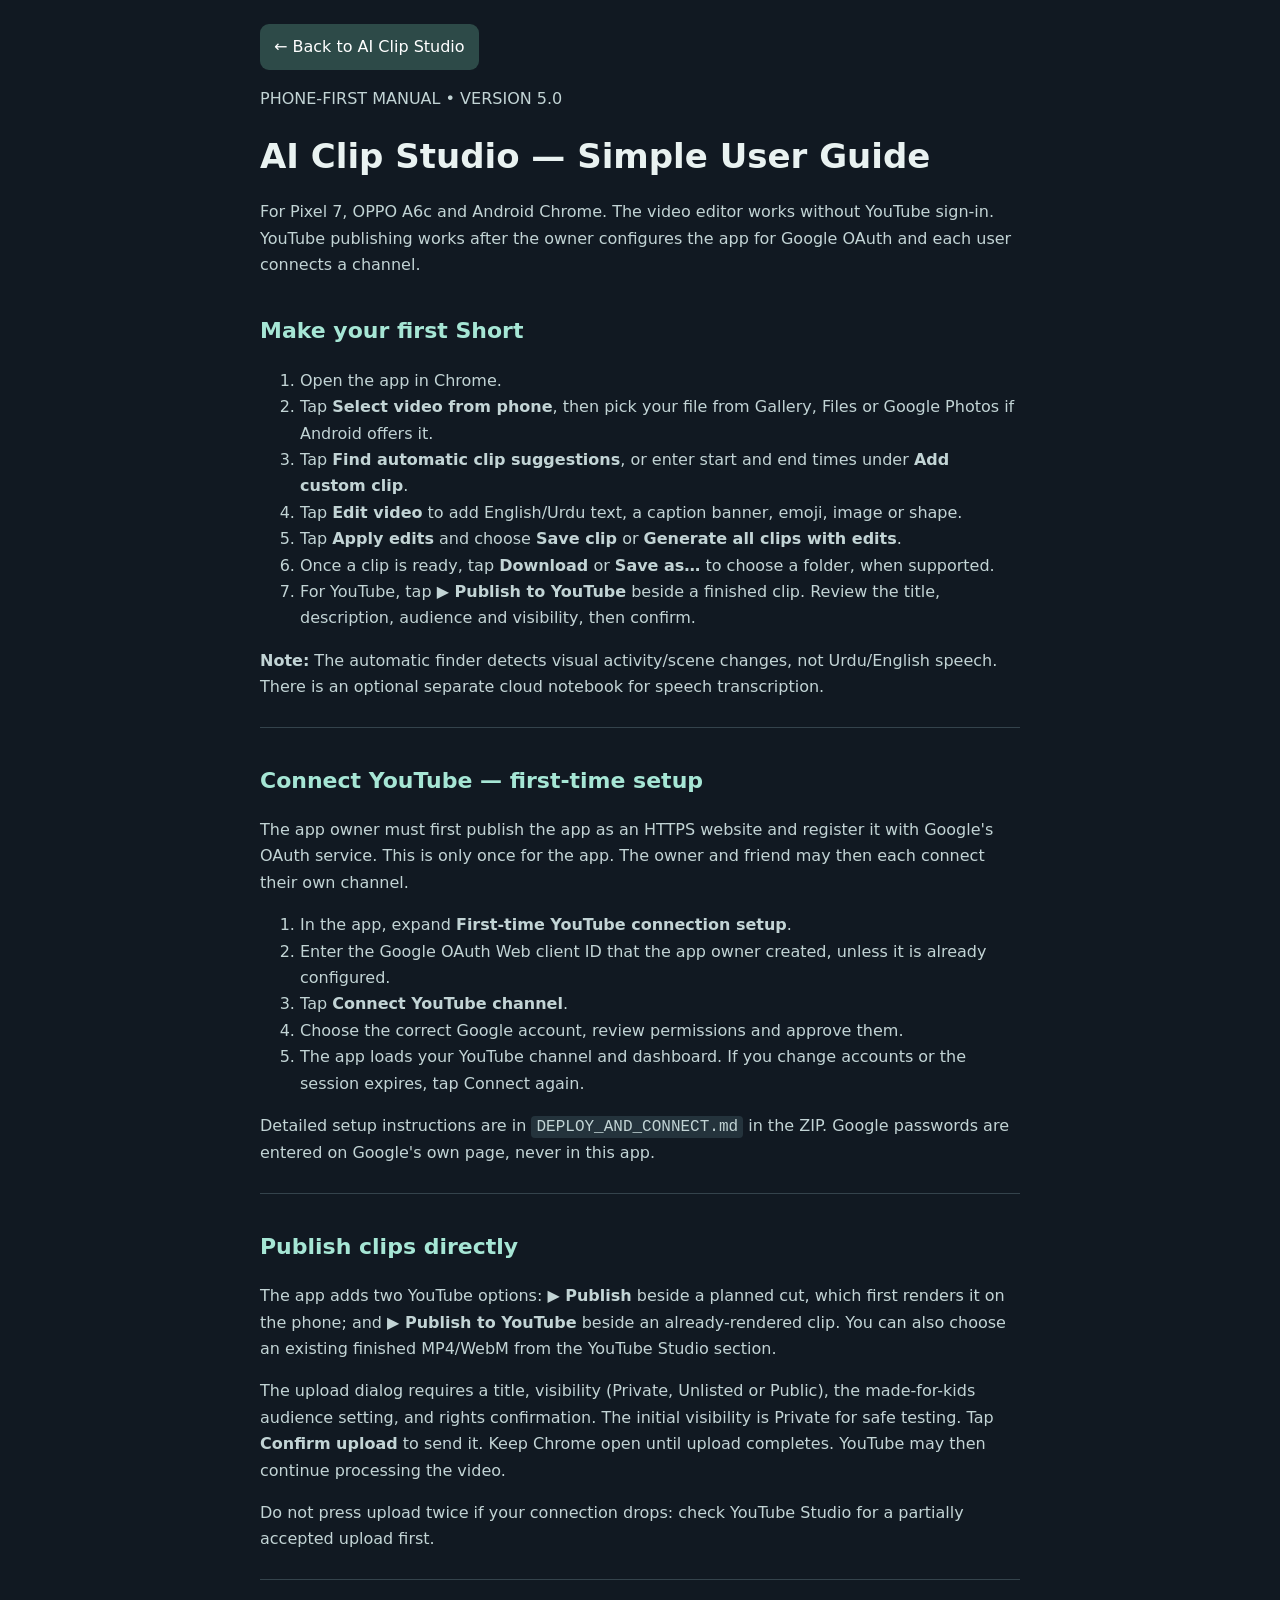
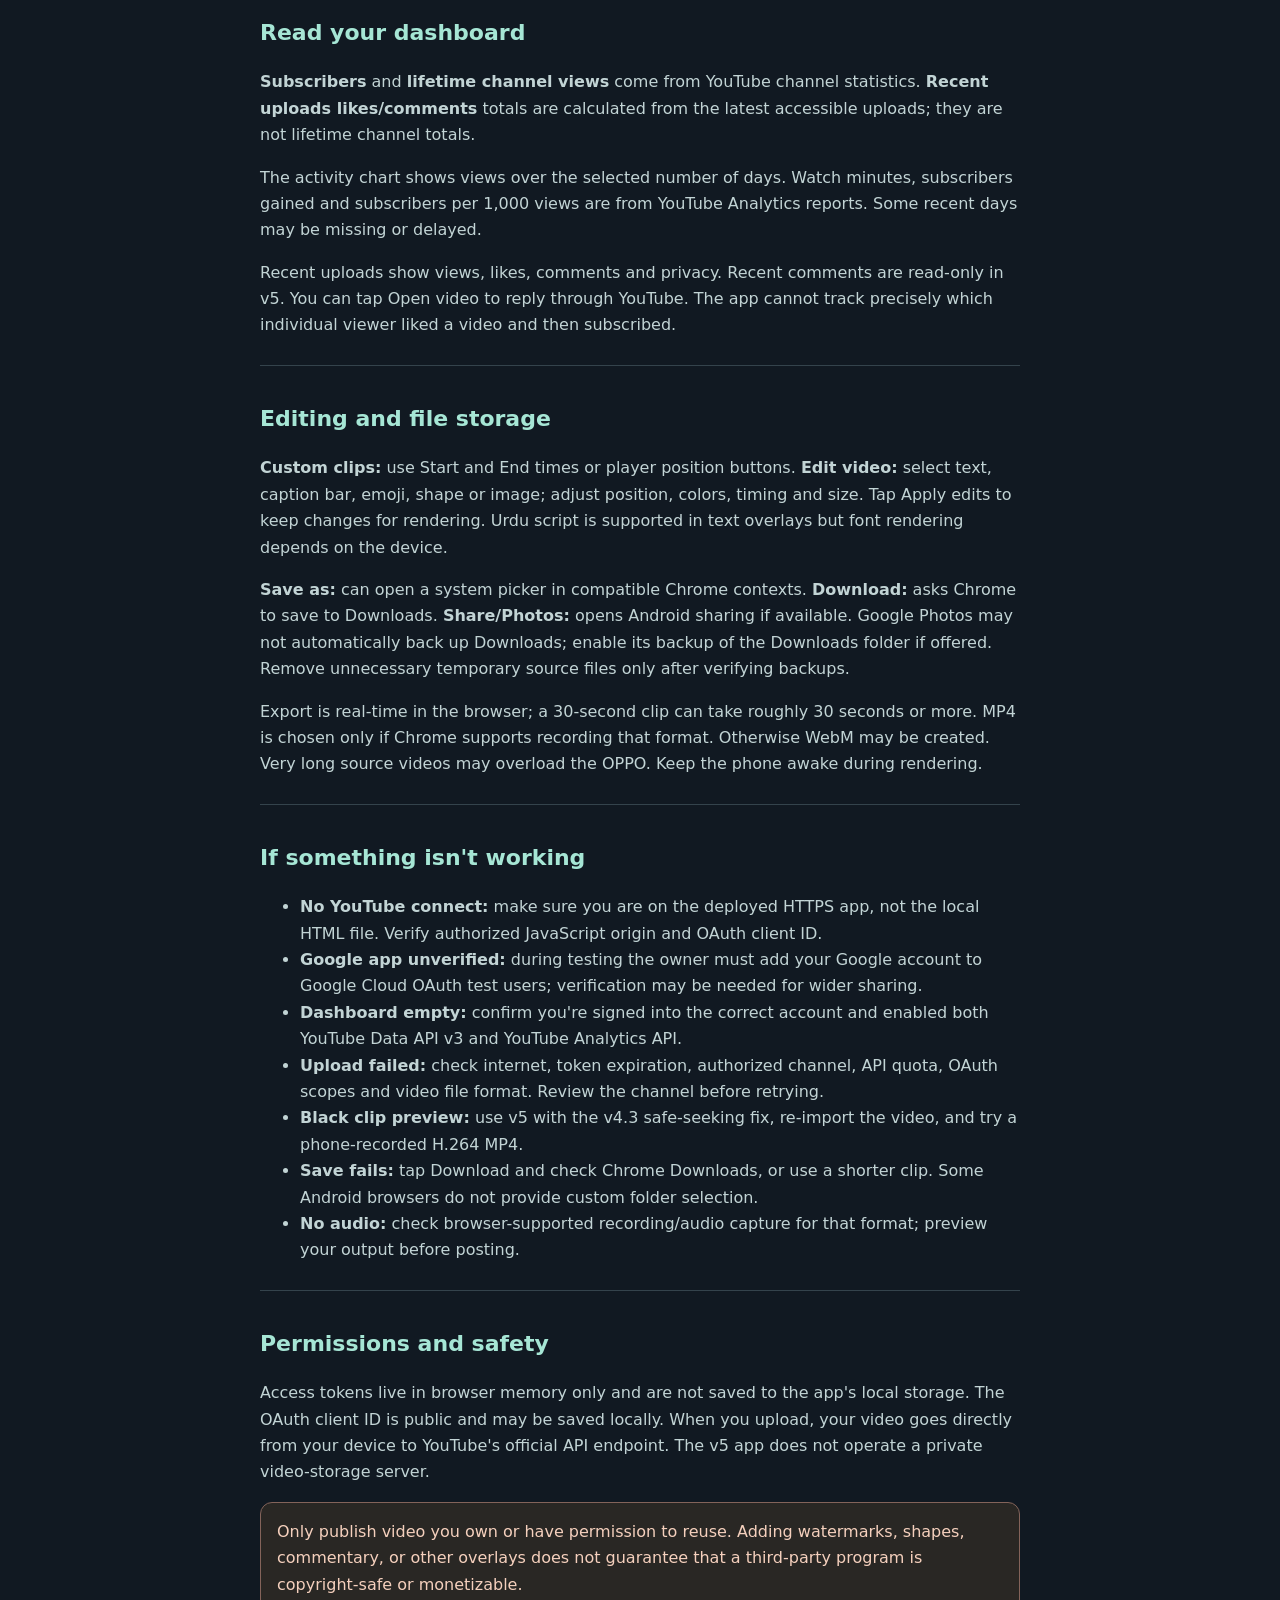
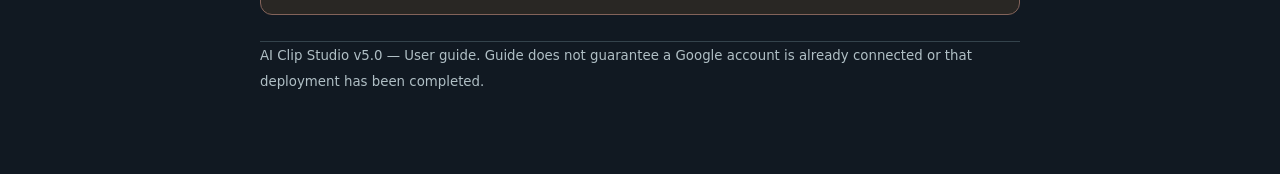
==== GUIDE.html @ 9db1ab19 "Deploy AI Clip Studio v5 GUIDE.html" ====
<!doctype html><html lang="en"><meta charset="utf-8"><meta name="viewport" content="width=device-width,initial-scale=1"><meta name="theme-color" content="#10151d"><title>AI Clip Studio v5 | User Guide</title><style>body{background:#111922;color:#e9f2f1;font:16px/1.65 system-ui,-apple-system,sans-serif;max-width:760px;margin:auto;padding:24px 20px 80px}h1{font-size:34px;line-height:1.2}h2{margin-top:35px;font-size:22px;color:#a6e6d5}h3{color:#e4c9bb}p,li{color:#c2d4d5}a{color:#97e6d3}code{background:#24333c;padding:2px 5px;border-radius:4px}section{padding-bottom:10px;border-bottom:1px solid #34434c}.warn{padding:16px;border:1px solid #83635a;border-radius:12px;background:#292724;color:#f5d0bd}.back{padding:10px 14px;border-radius:9px;display:inline-block;text-decoration:none;background:#2d4a48;color:#fff}small{color:#b0bfc5}</style>
<a class="back" href="./index.html">← Back to AI Clip Studio</a>
<header><p>PHONE-FIRST MANUAL • VERSION 5.0</p><h1>AI Clip Studio — Simple User Guide</h1><p>For Pixel 7, OPPO A6c and Android Chrome. The video editor works without YouTube sign-in. YouTube publishing works after the owner configures the app for Google OAuth and each user connects a channel.</p></header>
<section><h2>Make your first Short</h2><ol><li>Open the app in Chrome.</li><li>Tap <b>Select video from phone</b>, then pick your file from Gallery, Files or Google Photos if Android offers it.</li><li>Tap <b>Find automatic clip suggestions</b>, or enter start and end times under <b>Add custom clip</b>.</li><li>Tap <b>Edit video</b> to add English/Urdu text, a caption banner, emoji, image or shape.</li><li>Tap <b>Apply edits</b> and choose <b>Save clip</b> or <b>Generate all clips with edits</b>.</li><li>Once a clip is ready, tap <b>Download</b> or <b>Save as…</b> to choose a folder, when supported.</li><li>For YouTube, tap <b>▶ Publish to YouTube</b> beside a finished clip. Review the title, description, audience and visibility, then confirm.</li></ol><p><b>Note:</b> The automatic finder detects visual activity/scene changes, not Urdu/English speech. There is an optional separate cloud notebook for speech transcription.</p></section>
<section><h2>Connect YouTube — first-time setup</h2><p>The app owner must first publish the app as an HTTPS website and register it with Google's OAuth service. This is only once for the app. The owner and friend may then each connect their own channel.</p><ol><li>In the app, expand <b>First-time YouTube connection setup</b>.</li><li>Enter the Google OAuth Web client ID that the app owner created, unless it is already configured.</li><li>Tap <b>Connect YouTube channel</b>.</li><li>Choose the correct Google account, review permissions and approve them.</li><li>The app loads your YouTube channel and dashboard. If you change accounts or the session expires, tap Connect again.</li></ol><p>Detailed setup instructions are in <code>DEPLOY_AND_CONNECT.md</code> in the ZIP. Google passwords are entered on Google's own page, never in this app.</p></section>
<section><h2>Publish clips directly</h2><p>The app adds two YouTube options: <b>▶ Publish</b> beside a planned cut, which first renders it on the phone; and <b>▶ Publish to YouTube</b> beside an already-rendered clip. You can also choose an existing finished MP4/WebM from the YouTube Studio section.</p><p>The upload dialog requires a title, visibility (Private, Unlisted or Public), the made-for-kids audience setting, and rights confirmation. The initial visibility is Private for safe testing. Tap <b>Confirm upload</b> to send it. Keep Chrome open until upload completes. YouTube may then continue processing the video.</p><p>Do not press upload twice if your connection drops: check YouTube Studio for a partially accepted upload first.</p></section>
<section><h2>Read your dashboard</h2><p><b>Subscribers</b> and <b>lifetime channel views</b> come from YouTube channel statistics. <b>Recent uploads likes/comments</b> totals are calculated from the latest accessible uploads; they are not lifetime channel totals.</p><p>The activity chart shows views over the selected number of days. Watch minutes, subscribers gained and subscribers per 1,000 views are from YouTube Analytics reports. Some recent days may be missing or delayed.</p><p>Recent uploads show views, likes, comments and privacy. Recent comments are read-only in v5. You can tap Open video to reply through YouTube. The app cannot track precisely which individual viewer liked a video and then subscribed.</p></section>
<section><h2>Editing and file storage</h2><p><b>Custom clips:</b> use Start and End times or player position buttons. <b>Edit video:</b> select text, caption bar, emoji, shape or image; adjust position, colors, timing and size. Tap Apply edits to keep changes for rendering. Urdu script is supported in text overlays but font rendering depends on the device.</p><p><b>Save as:</b> can open a system picker in compatible Chrome contexts. <b>Download:</b> asks Chrome to save to Downloads. <b>Share/Photos:</b> opens Android sharing if available. Google Photos may not automatically back up Downloads; enable its backup of the Downloads folder if offered. Remove unnecessary temporary source files only after verifying backups.</p><p>Export is real-time in the browser; a 30-second clip can take roughly 30 seconds or more. MP4 is chosen only if Chrome supports recording that format. Otherwise WebM may be created. Very long source videos may overload the OPPO. Keep the phone awake during rendering.</p></section>
<section><h2>If something isn't working</h2><ul><li><b>No YouTube connect:</b> make sure you are on the deployed HTTPS app, not the local HTML file. Verify authorized JavaScript origin and OAuth client ID.</li><li><b>Google app unverified:</b> during testing the owner must add your Google account to Google Cloud OAuth test users; verification may be needed for wider sharing.</li><li><b>Dashboard empty:</b> confirm you're signed into the correct account and enabled both YouTube Data API v3 and YouTube Analytics API.</li><li><b>Upload failed:</b> check internet, token expiration, authorized channel, API quota, OAuth scopes and video file format. Review the channel before retrying.</li><li><b>Black clip preview:</b> use v5 with the v4.3 safe-seeking fix, re-import the video, and try a phone-recorded H.264 MP4.</li><li><b>Save fails:</b> tap Download and check Chrome Downloads, or use a shorter clip. Some Android browsers do not provide custom folder selection.</li><li><b>No audio:</b> check browser-supported recording/audio capture for that format; preview your output before posting.</li></ul></section>
<section><h2>Permissions and safety</h2><p>Access tokens live in browser memory only and are not saved to the app's local storage. The OAuth client ID is public and may be saved locally. When you upload, your video goes directly from your device to YouTube's official API endpoint. The v5 app does not operate a private video-storage server.</p><p class="warn">Only publish video you own or have permission to reuse. Adding watermarks, shapes, commentary, or other overlays does not guarantee that a third-party program is copyright-safe or monetizable.</p></section>
<footer><small>AI Clip Studio v5.0 — User guide. Guide does not guarantee a Google account is already connected or that deployment has been completed.</small></footer>
</html>
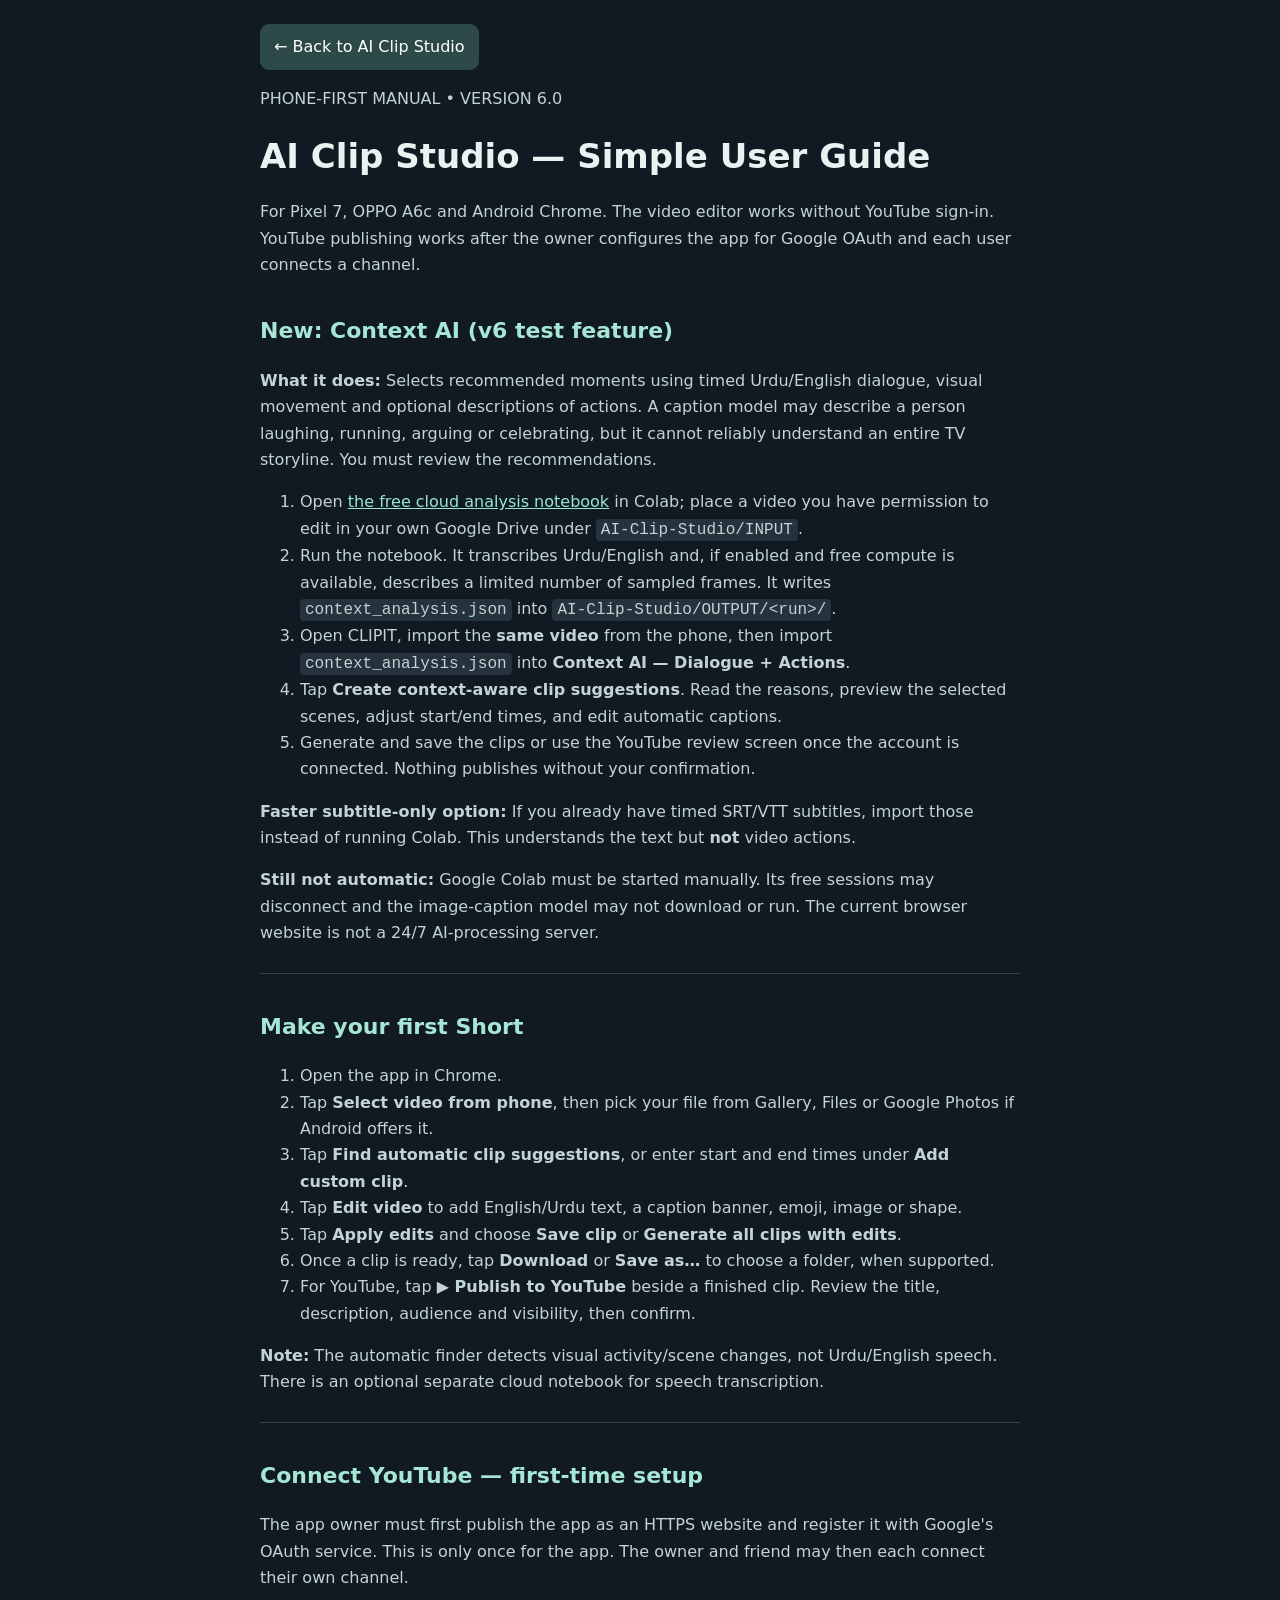
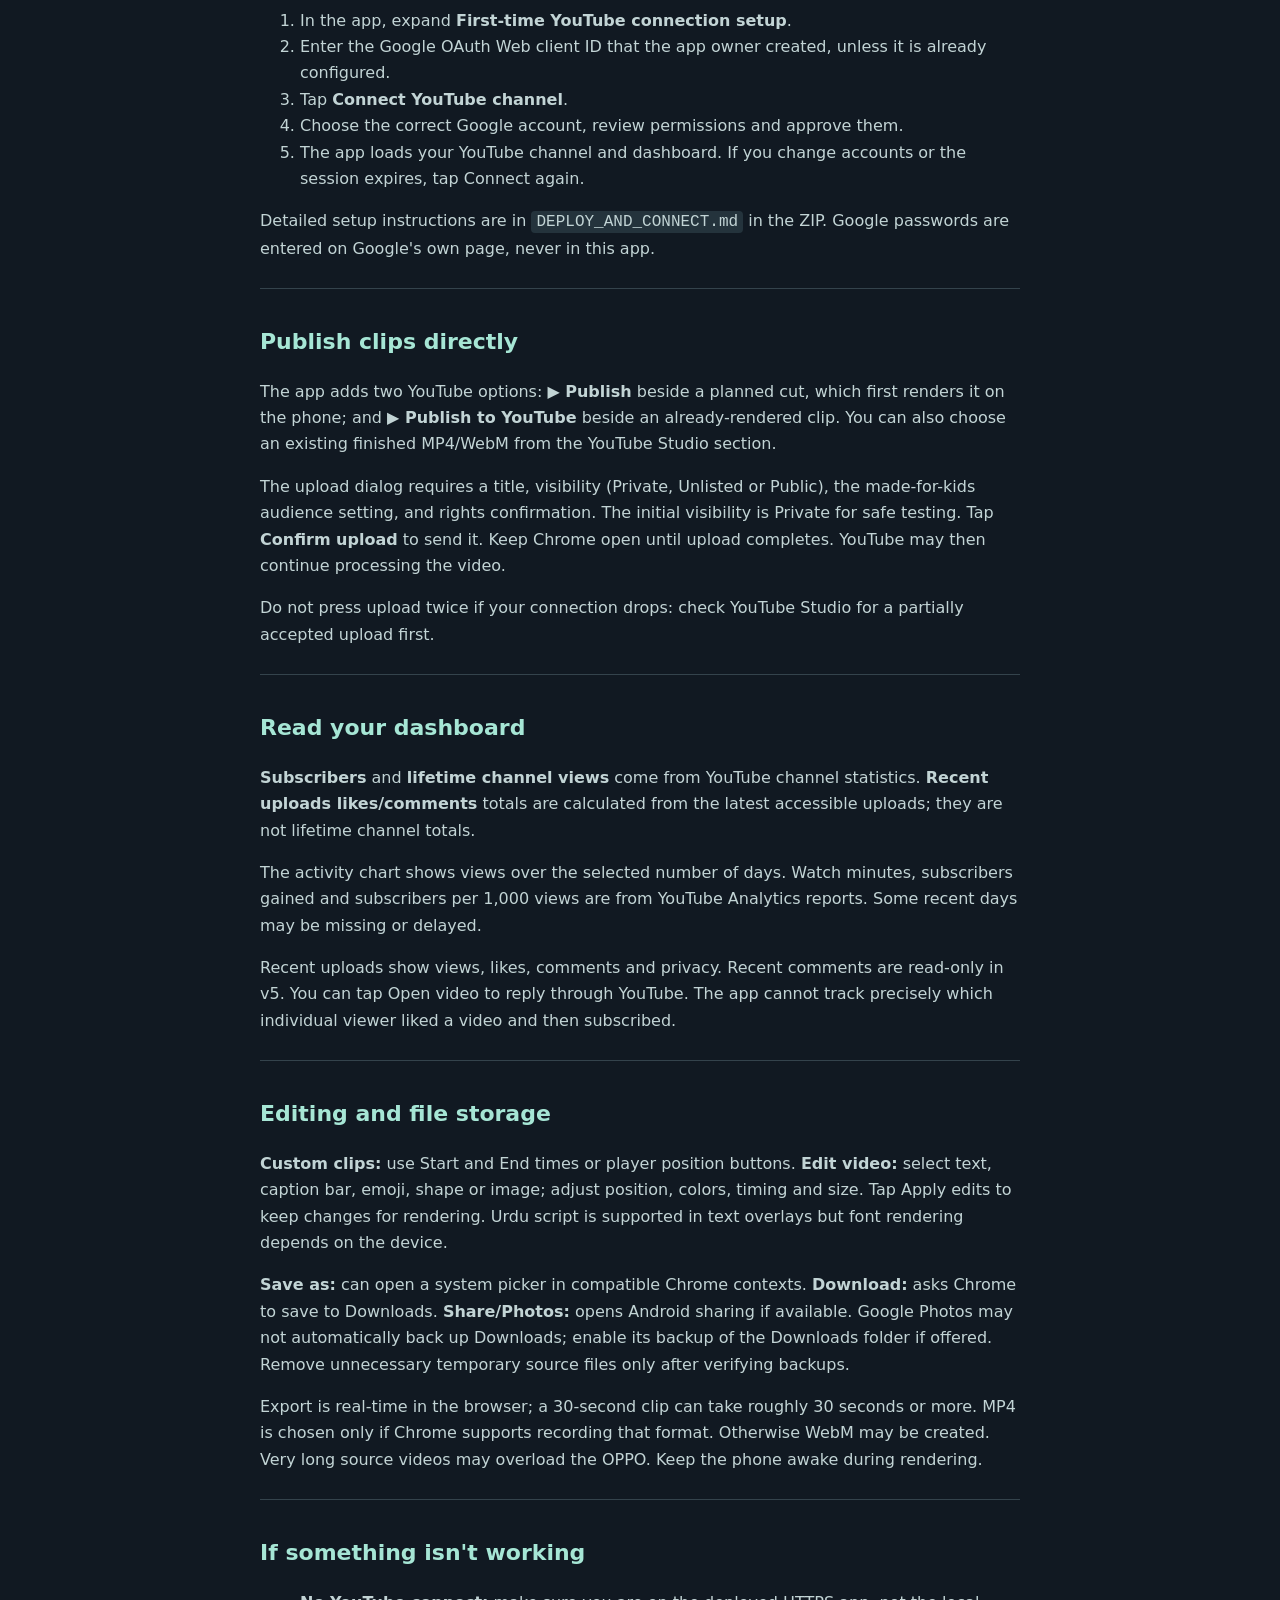
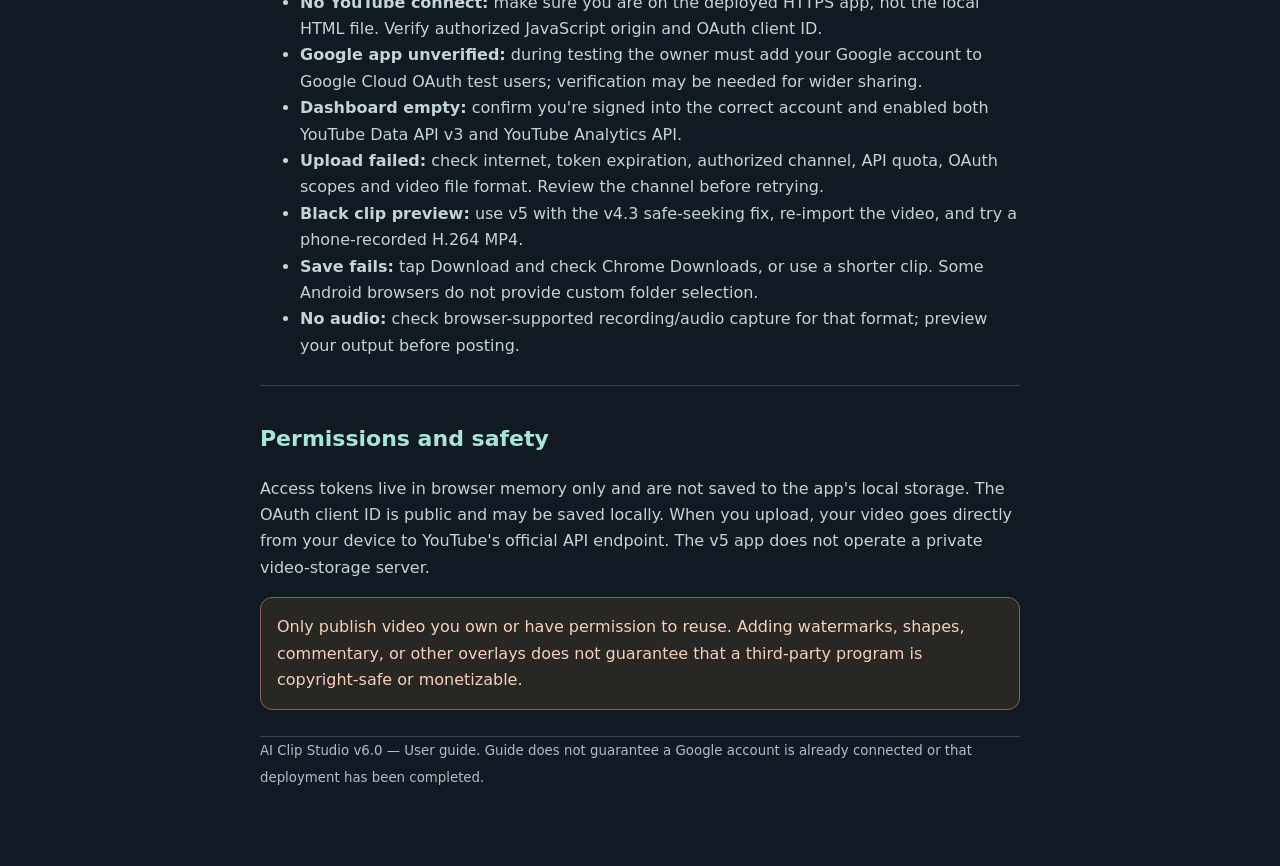
==== commit 44f0ceca: "Document CLIPIT v6 Context AI and free Colab handoff for phone users" ====
--- a/GUIDE.html
+++ b/GUIDE.html
@@ -1,6 +1,17 @@
-<!doctype html><html lang="en"><meta charset="utf-8"><meta name="viewport" content="width=device-width,initial-scale=1"><meta name="theme-color" content="#10151d"><title>AI Clip Studio v5 | User Guide</title><style>body{background:#111922;color:#e9f2f1;font:16px/1.65 system-ui,-apple-system,sans-serif;max-width:760px;margin:auto;padding:24px 20px 80px}h1{font-size:34px;line-height:1.2}h2{margin-top:35px;font-size:22px;color:#a6e6d5}h3{color:#e4c9bb}p,li{color:#c2d4d5}a{color:#97e6d3}code{background:#24333c;padding:2px 5px;border-radius:4px}section{padding-bottom:10px;border-bottom:1px solid #34434c}.warn{padding:16px;border:1px solid #83635a;border-radius:12px;background:#292724;color:#f5d0bd}.back{padding:10px 14px;border-radius:9px;display:inline-block;text-decoration:none;background:#2d4a48;color:#fff}small{color:#b0bfc5}</style>
+<!doctype html><html lang="en"><meta charset="utf-8"><meta name="viewport" content="width=device-width,initial-scale=1"><meta name="theme-color" content="#10151d"><title>AI Clip Studio v6 | User Guide</title><style>body{background:#111922;color:#e9f2f1;font:16px/1.65 system-ui,-apple-system,sans-serif;max-width:760px;margin:auto;padding:24px 20px 80px}h1{font-size:34px;line-height:1.2}h2{margin-top:35px;font-size:22px;color:#a6e6d5}h3{color:#e4c9bb}p,li{color:#c2d4d5}a{color:#97e6d3}code{background:#24333c;padding:2px 5px;border-radius:4px}section{padding-bottom:10px;border-bottom:1px solid #34434c}.warn{padding:16px;border:1px solid #83635a;border-radius:12px;background:#292724;color:#f5d0bd}.back{padding:10px 14px;border-radius:9px;display:inline-block;text-decoration:none;background:#2d4a48;color:#fff}small{color:#b0bfc5}</style>
 <a class="back" href="./index.html">← Back to AI Clip Studio</a>
-<header><p>PHONE-FIRST MANUAL • VERSION 5.0</p><h1>AI Clip Studio — Simple User Guide</h1><p>For Pixel 7, OPPO A6c and Android Chrome. The video editor works without YouTube sign-in. YouTube publishing works after the owner configures the app for Google OAuth and each user connects a channel.</p></header>
+<header><p>PHONE-FIRST MANUAL • VERSION 6.0</p><h1>AI Clip Studio — Simple User Guide</h1><p>For Pixel 7, OPPO A6c and Android Chrome. The video editor works without YouTube sign-in. YouTube publishing works after the owner configures the app for Google OAuth and each user connects a channel.</p></header>
+<section><h2>New: Context AI (v6 test feature)</h2>
+<p><b>What it does:</b> Selects recommended moments using timed Urdu/English dialogue, visual movement and optional descriptions of actions. A caption model may describe a person laughing, running, arguing or celebrating, but it cannot reliably understand an entire TV storyline. You must review the recommendations.</p>
+<ol>
+<li>Open <a href="https://colab.research.google.com/github/taemur-cell/CLIPIT/blob/main/Cloud_Processing_Colab.ipynb">the free cloud analysis notebook</a> in Colab; place a video you have permission to edit in your own Google Drive under <code>AI-Clip-Studio/INPUT</code>.</li>
+<li>Run the notebook. It transcribes Urdu/English and, if enabled and free compute is available, describes a limited number of sampled frames. It writes <code>context_analysis.json</code> into <code>AI-Clip-Studio/OUTPUT/&lt;run&gt;/</code>.</li>
+<li>Open CLIPIT, import the <b>same video</b> from the phone, then import <code>context_analysis.json</code> into <b>Context AI — Dialogue + Actions</b>.</li>
+<li>Tap <b>Create context-aware clip suggestions</b>. Read the reasons, preview the selected scenes, adjust start/end times, and edit automatic captions.</li>
+<li>Generate and save the clips or use the YouTube review screen once the account is connected. Nothing publishes without your confirmation.</li>
+</ol>
+<p><b>Faster subtitle-only option:</b> If you already have timed SRT/VTT subtitles, import those instead of running Colab. This understands the text but <b>not</b> video actions.</p>
+<p><b>Still not automatic:</b> Google Colab must be started manually. Its free sessions may disconnect and the image-caption model may not download or run. The current browser website is not a 24/7 AI-processing server.</p></section>
 <section><h2>Make your first Short</h2><ol><li>Open the app in Chrome.</li><li>Tap <b>Select video from phone</b>, then pick your file from Gallery, Files or Google Photos if Android offers it.</li><li>Tap <b>Find automatic clip suggestions</b>, or enter start and end times under <b>Add custom clip</b>.</li><li>Tap <b>Edit video</b> to add English/Urdu text, a caption banner, emoji, image or shape.</li><li>Tap <b>Apply edits</b> and choose <b>Save clip</b> or <b>Generate all clips with edits</b>.</li><li>Once a clip is ready, tap <b>Download</b> or <b>Save as…</b> to choose a folder, when supported.</li><li>For YouTube, tap <b>▶ Publish to YouTube</b> beside a finished clip. Review the title, description, audience and visibility, then confirm.</li></ol><p><b>Note:</b> The automatic finder detects visual activity/scene changes, not Urdu/English speech. There is an optional separate cloud notebook for speech transcription.</p></section>
 <section><h2>Connect YouTube — first-time setup</h2><p>The app owner must first publish the app as an HTTPS website and register it with Google's OAuth service. This is only once for the app. The owner and friend may then each connect their own channel.</p><ol><li>In the app, expand <b>First-time YouTube connection setup</b>.</li><li>Enter the Google OAuth Web client ID that the app owner created, unless it is already configured.</li><li>Tap <b>Connect YouTube channel</b>.</li><li>Choose the correct Google account, review permissions and approve them.</li><li>The app loads your YouTube channel and dashboard. If you change accounts or the session expires, tap Connect again.</li></ol><p>Detailed setup instructions are in <code>DEPLOY_AND_CONNECT.md</code> in the ZIP. Google passwords are entered on Google's own page, never in this app.</p></section>
 <section><h2>Publish clips directly</h2><p>The app adds two YouTube options: <b>▶ Publish</b> beside a planned cut, which first renders it on the phone; and <b>▶ Publish to YouTube</b> beside an already-rendered clip. You can also choose an existing finished MP4/WebM from the YouTube Studio section.</p><p>The upload dialog requires a title, visibility (Private, Unlisted or Public), the made-for-kids audience setting, and rights confirmation. The initial visibility is Private for safe testing. Tap <b>Confirm upload</b> to send it. Keep Chrome open until upload completes. YouTube may then continue processing the video.</p><p>Do not press upload twice if your connection drops: check YouTube Studio for a partially accepted upload first.</p></section>
@@ -8,5 +19,5 @@
 <section><h2>Editing and file storage</h2><p><b>Custom clips:</b> use Start and End times or player position buttons. <b>Edit video:</b> select text, caption bar, emoji, shape or image; adjust position, colors, timing and size. Tap Apply edits to keep changes for rendering. Urdu script is supported in text overlays but font rendering depends on the device.</p><p><b>Save as:</b> can open a system picker in compatible Chrome contexts. <b>Download:</b> asks Chrome to save to Downloads. <b>Share/Photos:</b> opens Android sharing if available. Google Photos may not automatically back up Downloads; enable its backup of the Downloads folder if offered. Remove unnecessary temporary source files only after verifying backups.</p><p>Export is real-time in the browser; a 30-second clip can take roughly 30 seconds or more. MP4 is chosen only if Chrome supports recording that format. Otherwise WebM may be created. Very long source videos may overload the OPPO. Keep the phone awake during rendering.</p></section>
 <section><h2>If something isn't working</h2><ul><li><b>No YouTube connect:</b> make sure you are on the deployed HTTPS app, not the local HTML file. Verify authorized JavaScript origin and OAuth client ID.</li><li><b>Google app unverified:</b> during testing the owner must add your Google account to Google Cloud OAuth test users; verification may be needed for wider sharing.</li><li><b>Dashboard empty:</b> confirm you're signed into the correct account and enabled both YouTube Data API v3 and YouTube Analytics API.</li><li><b>Upload failed:</b> check internet, token expiration, authorized channel, API quota, OAuth scopes and video file format. Review the channel before retrying.</li><li><b>Black clip preview:</b> use v5 with the v4.3 safe-seeking fix, re-import the video, and try a phone-recorded H.264 MP4.</li><li><b>Save fails:</b> tap Download and check Chrome Downloads, or use a shorter clip. Some Android browsers do not provide custom folder selection.</li><li><b>No audio:</b> check browser-supported recording/audio capture for that format; preview your output before posting.</li></ul></section>
 <section><h2>Permissions and safety</h2><p>Access tokens live in browser memory only and are not saved to the app's local storage. The OAuth client ID is public and may be saved locally. When you upload, your video goes directly from your device to YouTube's official API endpoint. The v5 app does not operate a private video-storage server.</p><p class="warn">Only publish video you own or have permission to reuse. Adding watermarks, shapes, commentary, or other overlays does not guarantee that a third-party program is copyright-safe or monetizable.</p></section>
-<footer><small>AI Clip Studio v5.0 — User guide. Guide does not guarantee a Google account is already connected or that deployment has been completed.</small></footer>
+<footer><small>AI Clip Studio v6.0 — User guide. Guide does not guarantee a Google account is already connected or that deployment has been completed.</small></footer>
 </html>
